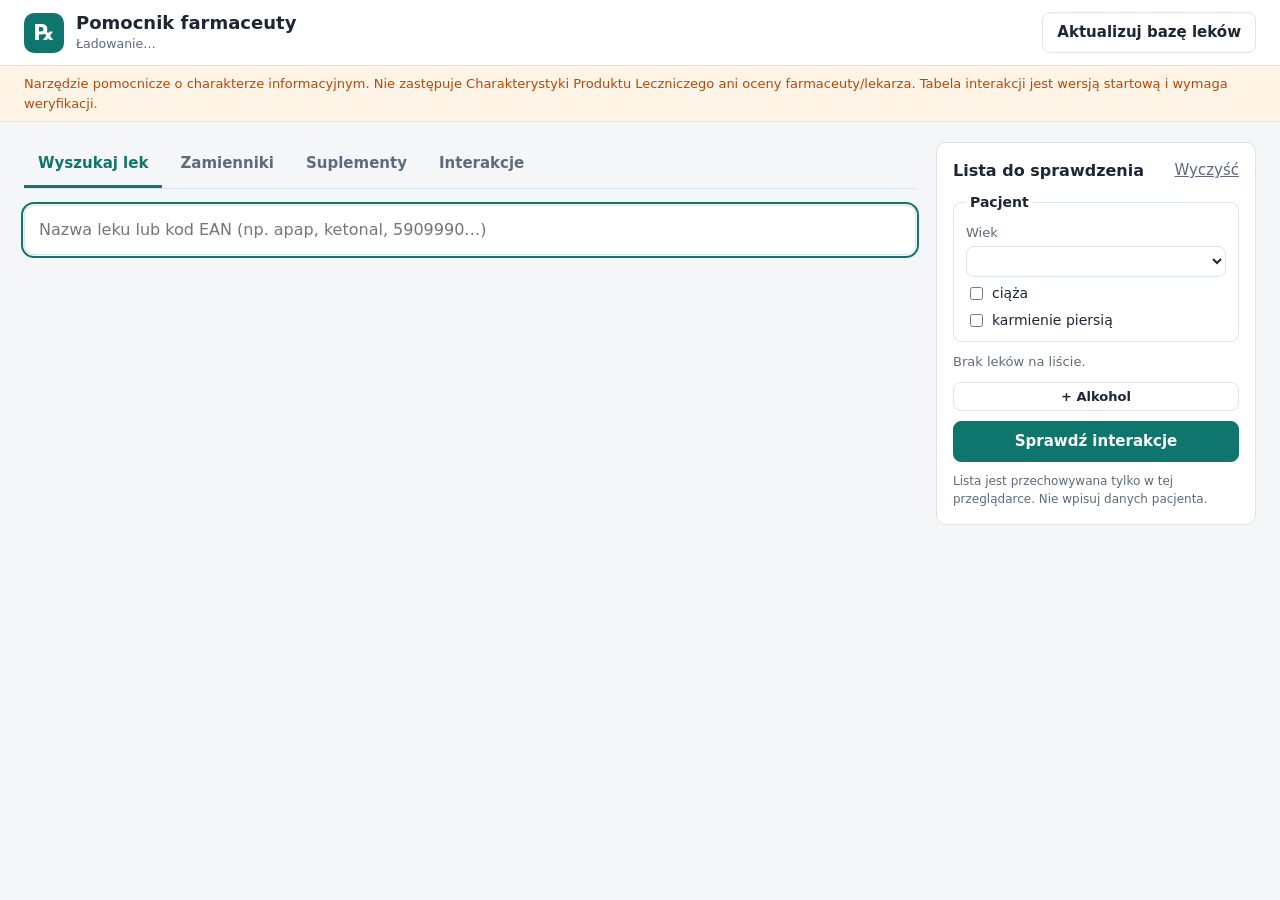
==== static/index.html @ 54d3b90e "Pomocnik farmaceuty: wersja na komputer i na telefon (PWA) Wyszukiwanie leków z Rejestru Produktów L" ====
<!doctype html>
<html lang="pl">
<head>
  <meta charset="utf-8">
  <meta name="viewport" content="width=device-width, initial-scale=1">
  <title>Pomocnik farmaceuty</title>
  <link rel="stylesheet" href="/static/style.css">
</head>
<body>
  <header class="topbar">
    <div class="brand">
      <span class="logo" aria-hidden="true">℞</span>
      <div>
        <h1>Pomocnik farmaceuty</h1>
        <p class="data-status" id="data-status">Ładowanie…</p>
      </div>
    </div>
    <button class="btn btn-ghost" id="update-btn" type="button">Aktualizuj bazę leków</button>
  </header>

  <div class="disclaimer" role="note">
    Narzędzie pomocnicze o charakterze informacyjnym. Nie zastępuje Charakterystyki Produktu Leczniczego
    ani oceny farmaceuty/lekarza. Tabela interakcji jest wersją startową i wymaga weryfikacji.
  </div>

  <div class="layout">
    <main>
      <nav class="tabs" role="tablist">
        <button role="tab" class="tab active" data-tab="lek">Wyszukaj lek</button>
        <button role="tab" class="tab" data-tab="zamienniki">Zamienniki</button>
        <button role="tab" class="tab" data-tab="suplementy">Suplementy</button>
        <button role="tab" class="tab" data-tab="interakcje">Interakcje <span class="count" id="tab-count"></span></button>
      </nav>

      <!-- 1. Wyszukiwanie leku -->
      <section class="panel" id="panel-lek">
        <label class="search">
          <span class="visually-hidden">Nazwa leku lub kod EAN</span>
          <input id="product-q" type="search" autocomplete="off" autofocus
                 placeholder="Nazwa leku lub kod EAN (np. apap, ketonal, 5909990…)">
        </label>
        <div class="split">
          <ul class="results" id="product-results"></ul>
          <div id="product-card" class="card-slot"></div>
        </div>
      </section>

      <!-- 2. Zamienniki -->
      <section class="panel hidden" id="panel-zamienniki">
        <div class="substance-picker">
          <label class="search">
            <span class="visually-hidden">Substancja czynna</span>
            <input id="substance-q" type="search" autocomplete="off"
                   placeholder="Substancja czynna (np. paracetamol, amlodypina, ibuprofen)">
          </label>
          <ul class="suggestions hidden" id="substance-suggestions"></ul>
        </div>
        <div class="chips" id="substance-chips"></div>
        <div class="filters hidden" id="eq-filters">
          <label>Moc odniesienia <select id="f-strength"></select></label>
          <label>Postać <select id="f-form"></select></label>
          <label>Droga podania <select id="f-route"></select></label>
          <label class="check"><input type="checkbox" id="f-combos"> pokaż też preparaty złożone</label>
        </div>
        <div id="eq-results"></div>
      </section>

      <!-- Suplementy diety (wybór składnika) -->
      <section class="panel hidden" id="panel-suplementy">
        <label class="search">
          <span class="visually-hidden">Składnik suplementu</span>
          <input id="supplement-q" type="search" autocomplete="off"
                 placeholder="Składnik suplementu (np. magnez, D3, miłorząb, omega-3)">
        </label>
        <p class="hint supp-hint">Wybierz składnik z etykiety suplementu – suplement trafi na wspólną listę z lekami.
          Witaminy i minerały zarejestrowane jako leki (np. Vigantol, Ascofer) wyszukasz w zakładce „Wyszukaj lek”.</p>
        <div id="supplement-results"></div>
      </section>

      <!-- 3. Interakcje -->
      <section class="panel hidden" id="panel-interakcje">
        <div id="interaction-results">
          <p class="empty">Dodaj co najmniej dwa leki do listy (przycisk „+ do listy”), a następnie kliknij „Sprawdź interakcje”.</p>
        </div>
      </section>
    </main>

    <aside class="sidebar">
      <div class="sidebar-head">
        <h2>Lista do sprawdzenia</h2>
        <button class="btn btn-link" id="clear-list" type="button">Wyczyść</button>
      </div>
      <fieldset class="patient">
        <legend>Pacjent</legend>
        <label>Wiek <select id="p-age"></select></label>
        <label class="check"><input type="checkbox" id="p-pregnant"> ciąża</label>
        <label class="check"><input type="checkbox" id="p-breastfeeding"> karmienie piersią</label>
      </fieldset>
      <ul class="check-list" id="check-list"></ul>
      <button class="btn btn-ghost btn-small" id="add-alcohol" type="button">+ Alkohol</button>
      <button class="btn btn-primary" id="check-btn" type="button">Sprawdź interakcje</button>
      <p class="hint">Lista jest przechowywana tylko w tej przeglądarce. Nie wpisuj danych pacjenta.</p>
    </aside>
  </div>

  <script src="/static/app.js"></script>
</body>
</html>
---- static/style.css ----
:root {
  --bg: #f4f6f8;
  --surface: #ffffff;
  --surface-2: #f0f3f6;
  --border: #dde3ea;
  --text: #1c2733;
  --muted: #5d6b7a;
  --accent: #0f766e;
  --accent-soft: #e0f2ef;
  --red: #b42318;
  --red-soft: #fdecea;
  --orange: #b54708;
  --orange-soft: #fff4e5;
  --yellow: #8a6d00;
  --yellow-soft: #fffbe0;
  --radius: 10px;
  --shadow: 0 1px 2px rgba(16, 24, 40, .06), 0 1px 3px rgba(16, 24, 40, .08);
}

@media (prefers-color-scheme: dark) {
  :root {
    --bg: #11161c;
    --surface: #1a2129;
    --surface-2: #222b35;
    --border: #2f3a46;
    --text: #e6ebf0;
    --muted: #9aa8b6;
    --accent: #2dd4bf;
    --accent-soft: #123b37;
    --red: #f97066;
    --red-soft: #3a1714;
    --orange: #fdb022;
    --orange-soft: #3a2a0e;
    --yellow: #f5d547;
    --yellow-soft: #34300f;
    --shadow: none;
  }
}

* { box-sizing: border-box; }
body {
  margin: 0;
  background: var(--bg);
  color: var(--text);
  font: 15px/1.5 system-ui, -apple-system, "Segoe UI", Roboto, sans-serif;
}
h1, h2, h3 { margin: 0; line-height: 1.25; }
a { color: var(--accent); }
.hidden { display: none !important; }
.visually-hidden { position: absolute; width: 1px; height: 1px; overflow: hidden; clip: rect(0 0 0 0); }

.topbar {
  display: flex; align-items: center; justify-content: space-between; gap: 16px;
  padding: 12px 24px; background: var(--surface); border-bottom: 1px solid var(--border);
}
.brand { display: flex; align-items: center; gap: 12px; }
.logo {
  display: grid; place-items: center; width: 40px; height: 40px; border-radius: 10px;
  background: var(--accent); color: #fff; font-size: 22px; font-weight: 700;
}
.topbar h1 { font-size: 18px; }
.data-status { margin: 0; font-size: 12.5px; color: var(--muted); }

.disclaimer {
  padding: 8px 24px; font-size: 13px; color: var(--orange);
  background: var(--orange-soft); border-bottom: 1px solid var(--border);
}

.layout {
  display: grid; grid-template-columns: minmax(0, 1fr) 320px; gap: 20px;
  max-width: 1400px; margin: 0 auto; padding: 20px 24px;
}
@media (max-width: 900px) {
  .layout { grid-template-columns: 1fr; padding: 16px; }
  .topbar, .disclaimer { padding-left: 16px; padding-right: 16px; }
}

.tabs { display: flex; gap: 4px; border-bottom: 1px solid var(--border); margin-bottom: 16px; overflow-x: auto; }
.tab {
  border: 0; background: none; color: var(--muted); font: inherit; font-weight: 600;
  padding: 10px 14px; border-bottom: 3px solid transparent; cursor: pointer; white-space: nowrap;
}
.tab.active { color: var(--accent); border-bottom-color: var(--accent); }
.count {
  display: inline-block; min-width: 20px; padding: 0 6px; border-radius: 10px; font-size: 12px;
  background: var(--accent-soft); color: var(--accent);
}
.count:empty { display: none; }

.search input {
  width: 100%; padding: 12px 14px; font: inherit; font-size: 16px; color: var(--text);
  background: var(--surface); border: 1px solid var(--border); border-radius: var(--radius);
}
.search input:focus, select:focus { outline: 2px solid var(--accent); outline-offset: 1px; }

.split { display: grid; grid-template-columns: minmax(0, 2fr) minmax(0, 3fr); gap: 16px; margin-top: 14px; }
@media (max-width: 1100px) { .split { grid-template-columns: 1fr; } }

.results { list-style: none; margin: 0; padding: 0; display: flex; flex-direction: column; gap: 6px; }
.result {
  display: flex; align-items: center; justify-content: space-between; gap: 10px;
  padding: 10px 12px; background: var(--surface); border: 1px solid var(--border);
  border-radius: var(--radius); cursor: pointer;
}
.result:hover, .result.selected { border-color: var(--accent); }
.result .main { min-width: 0; }
.result .name { font-weight: 600; }
.result .meta { font-size: 13px; color: var(--muted); }
.result .subs { font-size: 12.5px; color: var(--muted); }

.card {
  background: var(--surface); border: 1px solid var(--border); border-radius: var(--radius);
  box-shadow: var(--shadow); padding: 18px;
}
.card h2 { font-size: 20px; }
.card .sub { color: var(--muted); margin: 4px 0 10px; }
.card h3 { font-size: 14px; text-transform: uppercase; letter-spacing: .04em; color: var(--muted); margin: 18px 0 8px; }
.card-actions { display: flex; flex-wrap: wrap; gap: 8px; margin-top: 14px; }
.kv { display: grid; grid-template-columns: max-content 1fr; gap: 4px 14px; font-size: 14px; }
.kv dt { color: var(--muted); }
.kv dd { margin: 0; }

table { width: 100%; border-collapse: collapse; font-size: 14px; }
th, td { text-align: left; padding: 6px 8px; border-bottom: 1px solid var(--border); vertical-align: top; }
th { color: var(--muted); font-weight: 600; font-size: 12.5px; }
.table-wrap { overflow-x: auto; }

.badge {
  display: inline-block; padding: 1px 8px; border-radius: 999px; font-size: 12px; font-weight: 600;
  background: var(--surface-2); color: var(--muted); border: 1px solid var(--border); margin-right: 4px;
}
.badge.otc { background: var(--accent-soft); color: var(--accent); border-color: transparent; }
.badge.rx { background: var(--orange-soft); color: var(--orange); border-color: transparent; }

.btn {
  font: inherit; font-weight: 600; border-radius: 8px; padding: 8px 14px; cursor: pointer;
  border: 1px solid var(--border); background: var(--surface); color: var(--text);
}
.btn:disabled { opacity: .55; cursor: default; }
.btn-primary { background: var(--accent); border-color: var(--accent); color: #fff; }
.btn-ghost:hover { border-color: var(--accent); color: var(--accent); }
.btn-small { padding: 4px 10px; font-size: 13px; }
.btn-link { border: 0; background: none; color: var(--muted); padding: 0; font-weight: 500; text-decoration: underline; }
.btn-add { white-space: nowrap; }

.substance-picker { position: relative; }
.suggestions {
  position: absolute; z-index: 10; left: 0; right: 0; top: calc(100% + 4px); margin: 0; padding: 4px;
  list-style: none; background: var(--surface); border: 1px solid var(--border); border-radius: var(--radius);
  box-shadow: 0 8px 24px rgba(0, 0, 0, .12); max-height: 320px; overflow-y: auto;
}
.suggestions li { padding: 8px 10px; border-radius: 6px; cursor: pointer; display: flex; justify-content: space-between; gap: 8px; }
.suggestions li:hover, .suggestions li.active { background: var(--accent-soft); }
.suggestions .n { color: var(--muted); font-size: 13px; }

.chips { display: flex; flex-wrap: wrap; gap: 6px; margin: 12px 0; }
.chip {
  display: inline-flex; align-items: center; gap: 6px; padding: 4px 6px 4px 12px; border-radius: 999px;
  background: var(--accent-soft); color: var(--accent); font-weight: 600;
}
.chip button { border: 0; background: none; color: inherit; cursor: pointer; font-size: 16px; line-height: 1; }

.filters {
  display: flex; flex-wrap: wrap; gap: 12px 18px; align-items: end; padding: 12px;
  background: var(--surface); border: 1px solid var(--border); border-radius: var(--radius); margin-bottom: 14px;
}
.filters label { display: flex; flex-direction: column; gap: 4px; font-size: 13px; color: var(--muted); }
.filters label.check { flex-direction: row; align-items: center; gap: 6px; color: var(--text); }
select {
  font: inherit; color: var(--text); background: var(--surface); border: 1px solid var(--border);
  border-radius: 8px; padding: 6px 8px; min-width: 160px; max-width: 280px;
}
.group-title { font-size: 15px; margin: 18px 0 8px; display: flex; align-items: center; gap: 8px; }
.group-title .count { font-size: 12px; }
.dist { font-size: 12px; color: var(--muted); white-space: nowrap; }

.sidebar {
  align-self: start; position: sticky; top: 16px; display: flex; flex-direction: column; gap: 10px;
  background: var(--surface); border: 1px solid var(--border); border-radius: var(--radius); padding: 16px;
}
@media (max-width: 900px) { .sidebar { position: static; } }
.sidebar-head { display: flex; justify-content: space-between; align-items: center; }
.sidebar h2 { font-size: 16px; }
.check-list { list-style: none; margin: 0; padding: 0; display: flex; flex-direction: column; gap: 6px; }
.check-list li {
  display: flex; justify-content: space-between; align-items: center; gap: 8px;
  padding: 8px 10px; background: var(--surface-2); border-radius: 8px; font-size: 14px;
}
.check-list li .meta { display: block; font-size: 12px; color: var(--muted); }
.check-list li button { border: 0; background: none; color: var(--muted); cursor: pointer; font-size: 18px; line-height: 1; }
.check-list .empty-li { background: none; color: var(--muted); font-size: 13px; padding: 0; }
.hint { margin: 0; font-size: 12px; color: var(--muted); }

.empty { color: var(--muted); }
.notice { padding: 12px 14px; border-radius: var(--radius); background: var(--surface-2); margin-bottom: 12px; font-size: 14px; }

.ix {
  border: 1px solid var(--border); border-left-width: 5px; border-radius: var(--radius);
  padding: 12px 14px; margin-bottom: 10px; background: var(--surface);
}
.ix.przeciwwskazane { border-left-color: var(--red); }
.ix.istotna { border-left-color: var(--orange); }
.ix.niewielka { border-left-color: var(--yellow); }
.ix-level { font-size: 12.5px; font-weight: 700; text-transform: uppercase; letter-spacing: .03em; }
.przeciwwskazane .ix-level { color: var(--red); }
.istotna .ix-level { color: var(--orange); }
.niewielka .ix-level { color: var(--yellow); }
.ix-drugs { font-weight: 600; margin: 4px 0; }
.ix-drugs .s { font-weight: 400; color: var(--muted); }
.ix-title { font-size: 13px; color: var(--muted); }
.ix p { margin: 6px 0 0; }
.ix .advice { font-weight: 500; }
.summary-bar { display: flex; flex-wrap: wrap; gap: 8px; margin-bottom: 14px; }
.pill { padding: 4px 10px; border-radius: 999px; font-size: 13px; font-weight: 600; }
.pill.przeciwwskazane { background: var(--red-soft); color: var(--red); }
.pill.istotna { background: var(--orange-soft); color: var(--orange); }
.pill.niewielka { background: var(--yellow-soft); color: var(--yellow); }
.ok-box {
  padding: 14px; border-radius: var(--radius); background: var(--accent-soft); color: var(--text);
  border: 1px solid var(--border);
}
.patient {
  margin: 0; padding: 10px 12px; border: 1px solid var(--border); border-radius: 8px;
  display: flex; flex-direction: column; gap: 6px; font-size: 14px;
}
.patient legend { font-weight: 700; padding: 0 4px; }
.patient label { display: flex; flex-direction: column; gap: 4px; color: var(--muted); font-size: 13px; }
.patient label.check { flex-direction: row; align-items: center; gap: 6px; color: var(--text); font-size: 14px; }
.patient select { max-width: none; width: 100%; }
.patient.active { border-color: var(--orange); background: var(--orange-soft); }
.section-title { font-size: 16px; margin: 18px 0 10px; }

.supp-hint { margin: 8px 0 4px; }
.supp-grid { display: grid; grid-template-columns: repeat(auto-fill, minmax(260px, 1fr)); gap: 6px; }
.supp-grid .result { cursor: default; }
.supp-grid .result.on-list { border-color: var(--accent); background: var(--accent-soft); }

.toast {
  position: fixed; bottom: 20px; left: 50%; transform: translateX(-50%); z-index: 50;
  background: var(--text); color: var(--bg); padding: 10px 16px; border-radius: 8px; font-size: 14px;
}
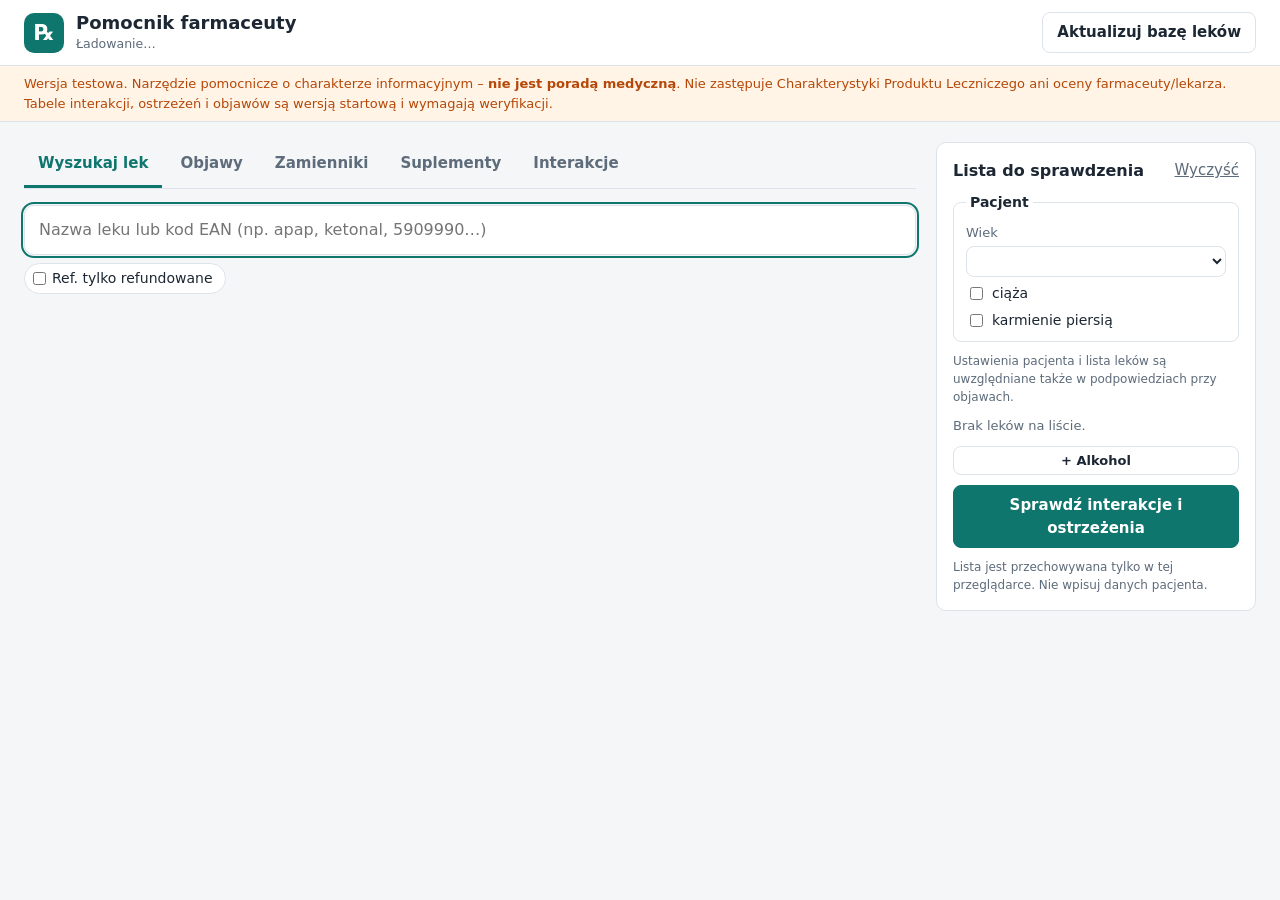
==== commit 295b191f: "Objawy, refundacja, ostrzeżenia przy wydaniu i seniorzy 65+ (wersja testowa) - Zakładka „Objawy”: do" ====
--- a/static/index.html
+++ b/static/index.html
@@ -19,14 +19,16 @@
   </header>
 
   <div class="disclaimer" role="note">
-    Narzędzie pomocnicze o charakterze informacyjnym. Nie zastępuje Charakterystyki Produktu Leczniczego
-    ani oceny farmaceuty/lekarza. Tabela interakcji jest wersją startową i wymaga weryfikacji.
+    Wersja testowa. Narzędzie pomocnicze o charakterze informacyjnym – <strong>nie jest poradą medyczną</strong>.
+    Nie zastępuje Charakterystyki Produktu Leczniczego ani oceny farmaceuty/lekarza. Tabele interakcji, ostrzeżeń
+    i objawów są wersją startową i wymagają weryfikacji.
   </div>
 
   <div class="layout">
     <main>
       <nav class="tabs" role="tablist">
         <button role="tab" class="tab active" data-tab="lek">Wyszukaj lek</button>
+        <button role="tab" class="tab" data-tab="objawy">Objawy</button>
         <button role="tab" class="tab" data-tab="zamienniki">Zamienniki</button>
         <button role="tab" class="tab" data-tab="suplementy">Suplementy</button>
         <button role="tab" class="tab" data-tab="interakcje">Interakcje <span class="count" id="tab-count"></span></button>
@@ -39,10 +41,27 @@
           <input id="product-q" type="search" autocomplete="off" autofocus
                  placeholder="Nazwa leku lub kod EAN (np. apap, ketonal, 5909990…)">
         </label>
+        <label class="ref-toggle"><input type="checkbox" id="p-refunded"> Ref. tylko refundowane</label>
         <div class="split">
           <ul class="results" id="product-results"></ul>
           <div id="product-card" class="card-slot"></div>
         </div>
+      </section>
+
+      <!-- Objawy: dobór leku bez recepty -->
+      <section class="panel hidden" id="panel-objawy">
+        <div class="medical-warning" role="note">
+          <strong>To nie jest porada medyczna ani diagnoza.</strong> Podpowiedzi pomagają farmaceucie dobrać lek
+          bez recepty w rozmowie z pacjentem – tak jak w aptece. Decyzję podejmuje farmaceuta, a przy objawach
+          alarmowych, wątpliwościach lub braku poprawy pacjent powinien zgłosić się do lekarza.
+        </div>
+        <label class="search">
+          <span class="visually-hidden">Objaw</span>
+          <input id="symptom-q" type="search" autocomplete="off"
+                 placeholder="Objaw (np. ból głowy, kaszel, biegunka, katar)">
+        </label>
+        <div id="symptom-list"></div>
+        <div id="symptom-card"></div>
       </section>
 
       <!-- 2. Zamienniki -->
@@ -56,6 +75,7 @@
           <ul class="suggestions hidden" id="substance-suggestions"></ul>
         </div>
         <div class="chips" id="substance-chips"></div>
+        <label class="ref-toggle"><input type="checkbox" id="f-refunded"> Ref. tylko refundowane</label>
         <div class="filters hidden" id="eq-filters">
           <label>Moc odniesienia <select id="f-strength"></select></label>
           <label>Postać <select id="f-form"></select></label>
@@ -96,9 +116,10 @@
         <label class="check"><input type="checkbox" id="p-pregnant"> ciąża</label>
         <label class="check"><input type="checkbox" id="p-breastfeeding"> karmienie piersią</label>
       </fieldset>
+      <p class="hint">Ustawienia pacjenta i lista leków są uwzględniane także w podpowiedziach przy objawach.</p>
       <ul class="check-list" id="check-list"></ul>
       <button class="btn btn-ghost btn-small" id="add-alcohol" type="button">+ Alkohol</button>
-      <button class="btn btn-primary" id="check-btn" type="button">Sprawdź interakcje</button>
+      <button class="btn btn-primary" id="check-btn" type="button">Sprawdź interakcje i ostrzeżenia</button>
       <p class="hint">Lista jest przechowywana tylko w tej przeglądarce. Nie wpisuj danych pacjenta.</p>
     </aside>
   </div>
--- a/static/style.css
+++ b/static/style.css
@@ -235,7 +235,61 @@
 .supp-grid .result { cursor: default; }
 .supp-grid .result.on-list { border-color: var(--accent); background: var(--accent-soft); }
 
+/* filtr: tylko refundowane */
+.ref-toggle {
+  display: inline-flex; align-items: center; gap: 6px; margin-top: 8px; padding: 4px 12px 4px 8px; cursor: pointer;
+  border-radius: 999px; border: 1px solid var(--border); background: var(--surface); font-size: 14px; user-select: none;
+}
+.ref-toggle input { margin: 0; accent-color: var(--accent); }
+.ref-toggle:has(input:checked) { background: var(--accent-soft); border-color: var(--accent); color: var(--accent); font-weight: 600; }
+
 .toast {
   position: fixed; bottom: 20px; left: 50%; transform: translateX(-50%); z-index: 50;
   background: var(--text); color: var(--bg); padding: 10px 16px; border-radius: 8px; font-size: 14px;
 }
+
+/* refundacja */
+.badge.ref { background: var(--accent-soft); color: var(--accent); border-color: transparent; }
+.badge.free { background: var(--yellow-soft); color: var(--yellow); border-color: transparent; }
+.refund { padding: 10px 12px; border: 1px solid var(--border); border-radius: 8px; margin-bottom: 8px; }
+.refund-head { margin-bottom: 2px; }
+.refund .meta { font-size: 13px; color: var(--muted); margin: 2px 0 6px; }
+
+/* objawy */
+.medical-warning {
+  padding: 12px 14px; border-radius: var(--radius); margin-bottom: 14px; font-size: 14px;
+  background: var(--red-soft); color: var(--text); border: 1px solid var(--red); border-left-width: 5px;
+}
+.medical-warning.small { font-size: 13px; margin-top: 16px; }
+.symptom-chips { display: flex; flex-wrap: wrap; gap: 6px; }
+.symptom-chip {
+  font: inherit; font-size: 14px; padding: 6px 12px; border-radius: 999px; cursor: pointer;
+  background: var(--surface); color: var(--text); border: 1px solid var(--border);
+}
+.symptom-chip:hover { border-color: var(--accent); color: var(--accent); }
+.symptom-title { margin: 6px 0 10px; }
+.questions { margin-bottom: 10px; padding: 10px 12px; background: var(--surface); border: 1px solid var(--border); border-radius: var(--radius); }
+.questions summary { cursor: pointer; font-weight: 600; }
+.questions ul, .red-flags ul, .tips { margin: 8px 0 0; padding-left: 20px; }
+.questions li, .red-flags li, .tips li { margin: 3px 0; }
+.red-flags {
+  padding: 12px 14px; border-radius: var(--radius); margin-bottom: 10px;
+  background: var(--red-soft); border: 1px solid var(--border); border-left: 5px solid var(--red);
+}
+.red-flags-title { font-weight: 700; color: var(--red); }
+.option {
+  background: var(--surface); border: 1px solid var(--border); border-left-width: 5px; border-radius: var(--radius);
+  padding: 12px 14px; margin-bottom: 12px;
+}
+.option.ok { border-left-color: var(--accent); }
+.option.niewielka { border-left-color: var(--yellow); }
+.option.istotna { border-left-color: var(--orange); }
+.option.przeciwwskazane { border-left-color: var(--red); }
+.option-head { display: flex; flex-wrap: wrap; align-items: center; justify-content: space-between; gap: 8px; }
+.option-head h4 { margin: 0; font-size: 16px; }
+.pill.ok { background: var(--accent-soft); color: var(--accent); }
+.option-note { margin: 6px 0 8px; font-size: 14px; color: var(--muted); }
+.option-block { margin: 8px 0; }
+.option-block-title, .option-block > summary { font-size: 13px; font-weight: 700; color: var(--muted); margin-bottom: 6px; cursor: pointer; }
+.option details > summary { cursor: pointer; font-size: 13px; color: var(--accent); margin: 6px 0; }
+.option .results { margin-top: 8px; }
